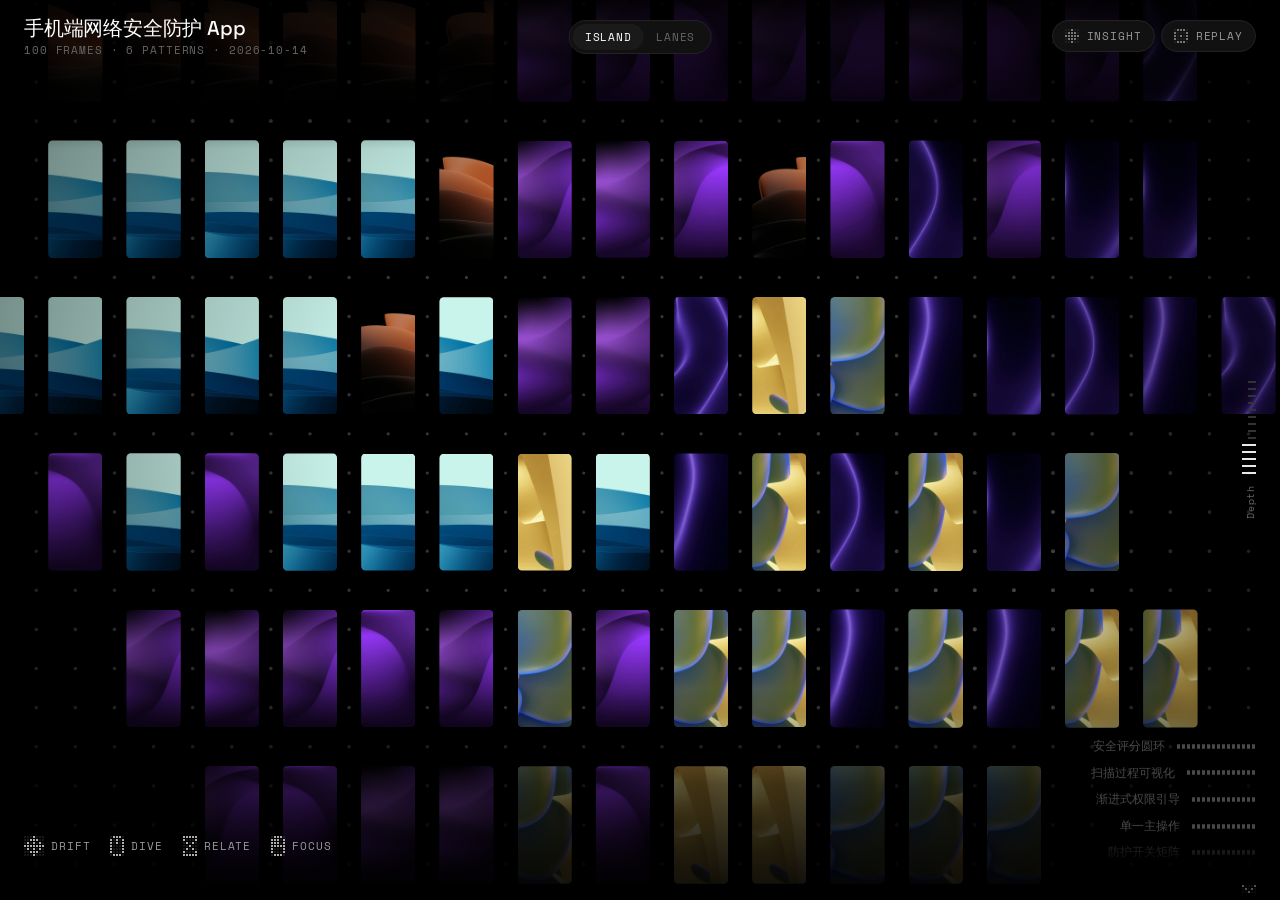
==== mobbin-research/examples/research-web-demo/index.html @ 7bb0e1a0 "Step to the previous or next frame while focused Reading the sea frame by frame meant leaving focus " ====
<!doctype html>
<html lang="zh-CN">
<head>
<meta charset="utf-8">
<meta name="viewport" content="width=device-width, initial-scale=1">
<meta name="theme-color" content="#000000">
<title>Research Sea</title>
<link rel="preconnect" href="https://fonts.googleapis.com">
<link rel="preconnect" href="https://fonts.gstatic.com" crossorigin>
<link href="https://fonts.googleapis.com/css2?family=Doto:wght@400;700&family=Space+Grotesk:wght@400;500&family=Space+Mono:wght@400;700&display=swap" rel="stylesheet">
<link rel="stylesheet" href="viewer/viewer.css?v=25d16124">
</head>
<body>
<canvas id="sea"></canvas>
<div id="marquee"></div>

<div id="boot" aria-live="polite"></div>
<header id="masthead" class="chrome">
  <h1 class="title"></h1>
  <div class="meta dim" id="mast-sub"></div>
  <div class="meta" id="mast-now"></div>
</header>
<nav id="tools" class="chrome">
  <button class="tool" id="t-insight" aria-pressed="false" title="洞察（I）"><span class="glyph" data-g="insight"></span>Insight</button>
  <button class="tool" id="t-replay" title="重播入场"><span class="glyph" data-g="replay"></span>Replay</button>
</nav>
<div id="hud" class="chrome">
  <div class="meta" id="hud-meta"></div>
  <div class="line" id="hud-line"></div>
</div>
<div id="index-box" class="chrome"><div id="index" class="clip"></div><button id="index-more" aria-label="向下滚动模式列表"></button></div>
<div id="gauge" class="chrome shift" aria-hidden="true"></div>
<div id="filterbar" class="chrome" role="status"><span id="filter-title"></span><button id="filter-close" aria-label="退出筛选"></button></div>
<div id="switch" class="chrome" role="group" aria-label="视图对比">
  <div class="seg" data-key="layout"><button data-v="island">Island</button><button data-v="lanes">Lanes</button></div>
</div>

<div id="focus-nav"><button id="nav-prev" aria-label="上一张（←）"></button><button id="nav-next" aria-label="下一张（→）"></button></div>
<aside id="panel"><div id="panel-body"></div></aside>
<div id="tip" role="tooltip"></div>

<!-- 调研数据由 scripts/build_web.py 生成；查看器各层按依赖顺序加载，见仓库根目录 ARCHITECTURE.md -->
<script src="research.js?v=1b047668"></script>
<script src="viewer/util.js?v=25d16124"></script>
<script src="viewer/config.js?v=25d16124"></script>
<script src="viewer/glyph.js?v=25d16124"></script>
<script src="viewer/domain.js?v=25d16124"></script>
<script src="viewer/layout.js?v=25d16124"></script>
<script src="viewer/camera.js?v=25d16124"></script>
<script src="viewer/stage.js?v=25d16124"></script>
<script src="viewer/render.js?v=25d16124"></script>
<script src="viewer/cards.js?v=25d16124"></script>
<script src="viewer/interaction.js?v=25d16124"></script>
<script src="viewer/ui.js?v=25d16124"></script>
<script src="viewer/boot.js?v=25d16124"></script>
<script src="viewer/live.js?v=25d16124"></script>
<script src="viewer/main.js?v=25d16124"></script>
</body>
</html>
---- mobbin-research/examples/research-web-demo/viewer/viewer.css ----
:root {
  --black: #000; --surface: #111; --surface-raised: #1a1a1a;
  --border: #222; --border-visible: #333;
  --text-disabled: #666; --text-secondary: #999; --text-primary: #e8e8e8; --text-display: #fff;
  --accent-red: #d71921; --utility-orange: #f26522;
  --font-human: "Space Grotesk", "PingFang SC", system-ui, sans-serif;
  --font-machine: "Space Mono", "PingFang SC", ui-monospace, monospace;
  --font-dot: "Doto", "Space Mono", monospace;
  --ease: cubic-bezier(.4, 0, .2, 1);
  --ease-back: cubic-bezier(.34, 1.56, .64, 1);
  --ease-drawer: cubic-bezier(.32, .72, 0, 1);
  --s-1: 4px; --s-2: 8px; --s-3: 12px; --s-4: 16px; --s-5: 20px; --s-6: 24px;
  --r-card: 16px; --r-thumb: 8px;
  --panel-w: 400px;
}
* { box-sizing: border-box; margin: 0; padding: 0; }
html, body { height: 100%; overflow: hidden; background: var(--black); color: var(--text-primary); font: 400 14px/1.55 var(--font-human); -webkit-font-smoothing: antialiased; }
button { font: inherit; color: inherit; background: none; border: 0; cursor: pointer; }
img { display: block; }

#sea { position: fixed; inset: 0; width: 100%; height: 100%; cursor: grab; touch-action: none; }
#sea.panning { cursor: grabbing; }

.meta { font: 400 11px/1.5 var(--font-machine); letter-spacing: .08em; text-transform: uppercase; color: var(--text-secondary); }
.dim { color: var(--text-disabled); }
.title { font: 500 20px/1.2 var(--font-human); letter-spacing: -.01em; color: var(--text-display); }

/* 点阵字形：图标由 5×5 点构成 */
.glyph { display: inline-grid; grid-auto-rows: 2px; gap: 1px; flex: none; }
.glyph i { border-radius: 50%; background: currentColor; opacity: .14; transition: opacity .14s var(--ease); }
.glyph i.on { opacity: 1; }

.chrome { position: fixed; z-index: 10; transition: transform .42s var(--ease-back), opacity .3s var(--ease); }
body.panel-open .shift { transform: translateX(calc(-1 * var(--panel-w) - var(--s-4))); }
#masthead { left: var(--s-6); top: var(--s-4); pointer-events: none; max-width: min(480px, 32vw); }
#masthead .title, #masthead .meta { white-space: nowrap; overflow: hidden; text-overflow: ellipsis; }
#masthead .title + .meta { margin-top: 2px; }
/* Agent 此刻在做什么：只在 Loop 进行中出现 */
#mast-now { margin-top: 12px; display: flex; align-items: center; gap: 8px; color: var(--text-secondary); white-space: nowrap; overflow: hidden; }
#mast-now:empty { display: none; }
#mast-now .gaze { flex: none; width: 5px; height: 5px; border-radius: 50%; background: var(--utility-orange); animation: pulse 1.6s var(--ease) infinite; }
#mast-now .say { overflow: hidden; text-overflow: ellipsis; text-transform: none; letter-spacing: 0; font-family: var(--font-human); font-size: 12px; color: var(--text-primary); }
#mast-now .more { flex: none; color: var(--utility-orange); }
#tools { right: var(--s-6); top: var(--s-5); display: flex; gap: 6px; transition: transform .56s var(--ease-drawer), opacity .3s var(--ease); }
.tool { height: 32px; padding: 0 12px; display: inline-flex; align-items: center; gap: 8px; border: 1px solid var(--border); border-radius: 999px; background: var(--surface); font: 400 11px/1 var(--font-machine); letter-spacing: .08em; text-transform: uppercase; color: var(--text-secondary); transition: border-color .2s ease-out, color .2s ease-out, transform .16s var(--ease); }
.tool:active { transform: scale(.96); }
.tool[aria-pressed="true"] { color: var(--text-display); border-color: var(--border-visible); }
@media (hover: hover) and (pointer: fine) { .tool:hover { color: var(--text-primary); border-color: var(--border-visible); } }

body.panel-open #masthead { opacity: 0; transform: translateY(-6px); }
body.focused #hud { opacity: 0; transform: translateY(6px); }
#hud { left: var(--s-6); bottom: var(--s-5); max-width: min(560px, 60vw); pointer-events: none; }
#hud .meta { display: flex; align-items: center; gap: 10px; white-space: nowrap; }
#hud .key { display: inline-flex; align-items: center; gap: 7px; margin-right: 10px; color: var(--text-secondary); }
#hud .key .glyph { color: var(--text-primary); }
#hud .line { margin-top: 4px; font: 400 14px/1.4 var(--font-human); color: var(--text-primary); min-height: 20px; white-space: nowrap; overflow: hidden; text-overflow: ellipsis; }
.segs { display: inline-flex; gap: 2px; }
.segs i { width: 6px; height: 10px; background: #242424; }
.segs i.on { background: var(--text-primary); }

#index-box { right: var(--s-6); bottom: var(--s-5); display: grid; justify-items: end; opacity: .72; transition: opacity .3s var(--ease), transform .42s var(--ease-back); }
#index-box:hover { opacity: 1; }
#index { --clip: 132px; display: grid; gap: 2px; justify-items: end; padding-right: 1px; }
.idx .name { max-width: 150px; overflow: hidden; text-overflow: ellipsis; white-space: nowrap; }
#index-more { height: 14px; padding-top: 6px; color: var(--text-secondary); opacity: 0; transition: opacity .2s ease-out, transform .2s var(--ease); pointer-events: none; }
#index-more.on { opacity: 1; pointer-events: auto; animation: nudge 1.8s var(--ease) infinite; }
#index-more:hover { color: var(--text-primary); }
@keyframes nudge { 0%, 100% { transform: translateY(0); } 50% { transform: translateY(2px); } }
body.panel-open #index-box { opacity: 0; pointer-events: none; transform: translateX(12px); }
.idx { display: grid; grid-template-columns: auto auto; align-items: center; justify-content: end; gap: 12px; padding: 3px 0; font-size: 12px; color: var(--text-disabled); transition: color .2s ease-out; }
.idx .segs i { width: 3px; height: 9px; transform: scaleY(.5); transition: transform .3s var(--ease-back), background-color .2s ease-out; }
.idx .segs i.on { background: var(--text-disabled); }
.idx:hover, .idx.is-on { color: var(--text-primary); }
.idx:hover .segs i, .idx.is-on .segs i { transform: none; }
.idx:hover .segs i.on, .idx.is-on .segs i.on { background: var(--text-primary); }

#gauge { right: var(--s-6); top: 50%; display: grid; gap: 5px; justify-items: end; transform: translateY(-50%); }
body.panel-open #gauge { transform: translate(calc(-1 * var(--panel-w) - var(--s-4)), -50%); }
#gauge i { width: 8px; height: 2px; background: var(--border-visible); transition: background-color .2s ease-out, width .3s var(--ease-back); }
#gauge i.on { background: var(--text-primary); width: 14px; }
#gauge span { margin-top: 6px; font: 400 10px/1 var(--font-machine); letter-spacing: .08em; color: var(--text-disabled); writing-mode: vertical-rl; transform: rotate(180deg); }
#switch { left: 50%; top: var(--s-5); transform: translateX(-50%); display: flex; gap: 8px; }
body.panel-open #switch { opacity: 0; pointer-events: none; }
/* 筛选：布局开关的位置换成筛选标题与 Close；面板打开时居中在剩余的画面里 */
#filterbar { left: 50%; top: var(--s-5); transform: translateX(-50%); display: none; align-items: center; gap: var(--s-3); height: 34px; padding: 0 3px 0 var(--s-4); border: 1px solid var(--border-visible); border-radius: 999px; background: var(--surface); }
body.filtered #filterbar { display: flex; }
body.filtered #switch { display: none; }
body.panel-open #filterbar { left: calc((100% - var(--panel-w) - var(--s-4)) / 2); }
#filter-title { max-width: 360px; overflow: hidden; text-overflow: ellipsis; white-space: nowrap; font: 400 11px/1 var(--font-machine); letter-spacing: .08em; text-transform: uppercase; color: var(--text-display); }
#filter-close { display: inline-grid; place-items: center; width: 26px; height: 26px; border-radius: 50%; background: var(--surface-raised); color: var(--text-secondary); transition: color .2s ease-out; }
#filter-close:hover { color: var(--text-primary); }
#hud .line .filter-note { display: -webkit-box; -webkit-line-clamp: 2; -webkit-box-orient: vertical; white-space: normal; font-size: 12px; line-height: 1.5; color: var(--text-disabled); }
/* 聚焦时的上一张 / 下一张：跟在聚焦图片正下方 */
#focus-nav { position: fixed; z-index: 12; left: 0; top: 0; display: flex; gap: var(--s-4); opacity: 0; pointer-events: none; transition: opacity .25s var(--ease); }
#focus-nav.on { opacity: 1; pointer-events: auto; }
#focus-nav button { display: grid; place-items: center; width: 40px; height: 40px; border: 1px solid var(--border-visible); border-radius: 50%; background: var(--surface); color: var(--text-primary); transition: color .2s ease-out, border-color .2s ease-out, opacity .2s ease-out, transform .16s var(--ease); }
#focus-nav button:hover { color: var(--text-display); border-color: var(--text-disabled); }
#focus-nav button:active { transform: scale(.94); }
#focus-nav button:disabled { opacity: .3; pointer-events: none; }
#focus-nav .glyph i:not(.on), #filter-close .glyph i:not(.on) { opacity: 0; }   /* 小按钮里只留箭头本身，暗点会糊成一团 */
/* 卡片标题右侧的图标按钮（如 Picks 的筛选） */
.icon-btn { display: inline-grid; place-items: center; width: 26px; height: 26px; margin: -6px -4px -6px 0; border: 1px solid var(--border); border-radius: 50%; color: var(--text-secondary); transition: color .2s ease-out, border-color .2s ease-out; }
.icon-btn:hover, .icon-btn[aria-pressed="true"] { color: var(--text-display); border-color: var(--border-visible); }
button.list-item.is-on .body-text { color: var(--text-display); }
button.list-item.is-on { box-shadow: inset 2px 0 0 var(--text-display); padding-left: var(--s-3); }
.seg { display: flex; padding: 3px; border: 1px solid var(--border); border-radius: 999px; background: var(--surface); }
.seg button { height: 26px; padding: 0 12px; border-radius: 999px; font: 400 11px/1 var(--font-machine); letter-spacing: .08em; text-transform: uppercase; color: var(--text-disabled); transition: color .2s ease-out, background-color .2s ease-out; }
.seg button:hover { color: var(--text-primary); }
.seg button[aria-pressed="true"] { color: var(--text-display); background: var(--surface-raised); }
#marquee { position: fixed; z-index: 5; display: none; pointer-events: none; border: 1px dashed rgb(232 232 232 / .5); background: rgb(255 255 255 / .03); }

/* 面板：一列 bento 卡片 */
#panel { position: fixed; z-index: 20; top: var(--s-4); right: var(--s-4); bottom: var(--s-4); width: var(--panel-w); overflow-y: auto; overscroll-behavior: contain; scrollbar-width: none; display: none; }
#panel::-webkit-scrollbar { display: none; }
#panel-body { display: grid; gap: 10px; padding-bottom: var(--s-4); }
.card { position: relative; overflow: hidden; background: var(--surface); border: 1px solid var(--border); border-radius: var(--r-card); padding: var(--s-5); transition: border-color .2s ease-out; }
.card:hover { border-color: var(--border-visible); }
.card > .meta:first-of-type, .card > .row:first-of-type { margin-bottom: var(--s-3); }
.shine { position: absolute; top: -30%; bottom: -30%; left: -140px; width: 110px; pointer-events: none; z-index: 2; opacity: 0; transform: skewX(-14deg); background: linear-gradient(100deg, transparent, rgb(255 255 255 / .04) 35%, rgb(255 255 255 / .10) 50%, rgb(255 255 255 / .04) 65%, transparent); }
.shine.play { animation: shimmer 1.05s var(--ease) forwards; }
@keyframes shimmer { 0% { left: -140px; opacity: 1; } 100% { left: 110%; opacity: 0; } }
.row { display: flex; justify-content: space-between; align-items: baseline; gap: var(--s-3); }
.led { display: inline-block; width: 7px; height: 7px; border-radius: 50%; background: var(--accent-red); animation: pulse 1.6s var(--ease) infinite; margin-right: 8px; }
@keyframes pulse { 0%, 100% { opacity: 1; } 50% { opacity: .18; } }
#panel-close { display: inline-flex; align-items: center; gap: 6px; color: var(--text-disabled); transition: color .2s ease-out; }
#panel-close:hover { color: var(--text-primary); }

.body-text { font: 400 15px/1.6 var(--font-human); color: var(--text-primary); }
.sub-text { font-size: 13px; color: var(--text-secondary); }
.stats { display: grid; grid-template-columns: 1fr 1fr; gap: 10px; }
.stats .card { padding: var(--s-4) var(--s-5); }
.dot-num { font: 400 52px/1 var(--font-dot); color: var(--text-display); font-variant-numeric: tabular-nums; margin-top: 10px; }
.big-segs { display: flex; gap: 3px; height: 14px; margin-top: 4px; }
.ttl { display: inline-flex; align-items: center; gap: 8px; }
.rel-n { font: 400 22px/1 var(--font-dot); color: var(--text-display); letter-spacing: 0; }
/* 说明图标：细描边圆里一个机器字体的 i */
.info { display: inline-grid; place-items: center; width: 14px; height: 14px; margin: -2px 0; border: 1px solid var(--border-visible); border-radius: 50%; font: 700 9px/1 var(--font-machine); letter-spacing: 0; text-transform: none; color: var(--text-disabled); cursor: help; transition: color .16s ease-out, border-color .16s ease-out; }
.info:hover, .info:focus-visible { color: var(--text-display); border-color: var(--text-secondary); outline: none; }
#tip { position: fixed; z-index: 40; max-width: 260px; padding: 10px 12px; border: 1px solid var(--border-visible); border-radius: 10px; background: var(--surface-raised); color: var(--text-primary); font: 400 12.5px/1.6 var(--font-human); pointer-events: none; opacity: 0; transform: translateY(-4px); transition: opacity .14s var(--ease), transform .2s var(--ease); }
#tip.on { opacity: 1; transform: none; }
#tip .tip-lead { color: var(--text-display); font-weight: 500; }
#tip dl { display: grid; grid-template-columns: auto 1fr; gap: 3px 10px; margin-top: 8px; }
#tip dt { font: 700 9.5px/1.9 var(--font-machine); letter-spacing: .1em; color: var(--text-secondary); }
#tip dd { margin: 0; color: var(--text-primary); }
#tip ul { margin-top: 6px; padding-left: 14px; }
#tip li { color: var(--text-primary); }
#tip li::marker { color: var(--text-disabled); }
#tip li + li { margin-top: 2px; }
#tip .tip-foot { margin-top: 8px; padding-top: 8px; border-top: 1px solid var(--border-visible); color: var(--text-secondary); }
.big-segs i { flex: 1; background: #242424; transform: scale(.3); opacity: 0; animation: seg-in .3s var(--ease-back) forwards; }
.big-segs i:nth-child(2) { animation-delay: 40ms; } .big-segs i:nth-child(3) { animation-delay: 80ms; } .big-segs i:nth-child(4) { animation-delay: 120ms; }
.big-segs i.on { background: var(--text-primary); }
@keyframes seg-in { to { transform: scale(1); opacity: 1; } }
.chips { display: flex; flex-wrap: wrap; gap: 6px; margin-top: var(--s-3); }
.chip { height: 26px; padding: 0 10px; border: 1px solid var(--border-visible); border-radius: 999px; font-size: 12px; color: var(--text-secondary); transition: color .2s ease-out, border-color .2s ease-out, transform .16s var(--ease); }
.chip:hover { color: var(--text-primary); border-color: var(--text-disabled); }
.chip:active { transform: scale(.96); }
.note { margin-top: var(--s-4); padding-top: var(--s-4); border-top: 1px solid var(--border); }
.note p, .note .rich { margin-top: 6px; font-size: 13px; color: var(--text-secondary); }
.rich { list-style: none; display: grid; gap: 4px; }
.rich li { position: relative; padding-left: 14px; }
.rich li::before { content: ""; position: absolute; left: 2px; top: .7em; width: 3px; height: 3px; border-radius: 50%; background: var(--text-disabled); }
.rich b { font-weight: 500; color: var(--text-primary); margin-right: 6px; }
.trail { list-style: none; display: grid; gap: 2px; }
.trail li { display: grid; grid-template-columns: 24px 26px 1fr; gap: 10px; align-items: center; padding: 6px 0; cursor: pointer; }
.trail li .n { font: 400 11px/1 var(--font-machine); color: var(--text-disabled); letter-spacing: .08em; }
.trail li img { width: 26px; height: 56px; object-fit: cover; border-radius: 4px; border: 1px solid var(--border-visible); }
.trail li b { display: block; font-weight: 500; font-size: 13px; color: var(--text-primary); }
.trail li span { display: block; font-size: 12px; color: var(--text-secondary); }
.trail li em { display: block; font-style: normal; font-size: 11px; color: var(--text-disabled); }
.trail li em .by { display: inline; margin-right: 6px; font: 400 10px/1 var(--font-machine); letter-spacing: .08em; text-transform: uppercase; color: var(--text-primary); }
.trail li.self b, .trail li.self .n { color: var(--text-display); }
@media (hover: hover) and (pointer: fine) { .trail li:hover b { text-decoration: underline; text-decoration-color: var(--text-disabled); text-underline-offset: 3px; } }
.thumbs { display: grid; grid-template-columns: repeat(4, 1fr); gap: 8px; }
.thumb { position: relative; display: block; aspect-ratio: 1179 / 2556; border-radius: var(--r-thumb); overflow: hidden; border: 1px solid var(--border); background: var(--surface-raised); transition: border-color .2s ease-out, transform .25s var(--ease-back); }
.thumb img { width: 100%; height: 100%; object-fit: cover; }
.thumb .tag { position: absolute; left: 0; right: 0; bottom: 0; padding: 14px 6px 5px; font: 700 9px/1 var(--font-machine); letter-spacing: .12em; color: var(--text-primary); background: linear-gradient(transparent, rgb(0 0 0 / .8)); text-align: left; }
.thumb:hover { border-color: var(--text-disabled); transform: translateY(-2px); }
.thumb:active { transform: scale(.97); }
.echo { margin-top: var(--s-3); font-size: 13px; color: var(--text-secondary); }
.echo b { font: 700 9px/1 var(--font-machine); letter-spacing: .12em; color: var(--text-primary); margin-right: 8px; }
.list-item { display: block; width: 100%; text-align: left; padding: var(--s-3) 0; border-top: 1px solid var(--border); }
.card > .meta + .list-item, .card > .row + .list-item { border-top: 0; padding-top: 0; }
.list-item .meta { margin-top: 6px; }
@media (hover: hover) and (pointer: fine) { button.list-item:hover .body-text { color: var(--text-display); } }
.qs { list-style: none; counter-reset: q; display: grid; gap: 6px; margin-top: var(--s-3); }
.qs li { counter-increment: q; display: grid; grid-template-columns: 24px 1fr; font-size: 13px; color: var(--text-secondary); }
.qs li::before { content: counter(q, decimal-leading-zero); font: 400 11px/1.8 var(--font-machine); color: var(--text-disabled); }
.bars { display: grid; gap: 10px; }
.bar { display: grid; grid-template-columns: 1fr auto; gap: 6px 10px; font-size: 12px; color: var(--text-secondary); }
.bar .segs { grid-column: 1 / -1; display: flex; }
.bar .segs i { flex: 1; height: 8px; }
.bar em { font: 400 11px/1.5 var(--font-machine); font-style: normal; color: var(--text-disabled); }
.clip { max-height: var(--clip, 200px); overflow-y: auto; overscroll-behavior: contain; scrollbar-width: none; }
.clip::-webkit-scrollbar { display: none; }
.clip.fade-b { -webkit-mask-image: linear-gradient(to bottom, #000 calc(100% - 40px), transparent); mask-image: linear-gradient(to bottom, #000 calc(100% - 40px), transparent); }
.clip.fade-t { -webkit-mask-image: linear-gradient(to bottom, transparent, #000 32px); mask-image: linear-gradient(to bottom, transparent, #000 32px); }
.clip.fade-t.fade-b { -webkit-mask-image: linear-gradient(to bottom, transparent, #000 32px, #000 calc(100% - 40px), transparent); mask-image: linear-gradient(to bottom, transparent, #000 32px, #000 calc(100% - 40px), transparent); }
/* 卡片内滚动条：点阵滑块，和字形、分段条同一语言；只在滚动时出现 */
.sbar { position: absolute; right: 6px; width: 2px; pointer-events: none; opacity: 0; transition: opacity .4s var(--ease); }
.sbar.on { opacity: 1; transition-duration: .12s; }
.sbar i { display: block; width: 2px; border-radius: 1px; background: radial-gradient(circle, var(--text-secondary) .9px, transparent 1.1px) 0 0 / 2px 4px repeat-y; }
.card .title { display: -webkit-box; -webkit-line-clamp: 2; -webkit-box-orient: vertical; overflow: hidden; }
.source { display: flex; justify-content: space-between; align-items: center; text-decoration: none; color: var(--text-secondary); }
.source:hover { color: var(--text-primary); }
.source .meta { color: inherit; }

/* 任务书开场：终端式逐字打出，机器标签 + 人话 */
#boot { position: fixed; inset: 0; z-index: 15; display: none; place-items: center; padding: var(--s-6); pointer-events: none; }
#boot.on { display: grid; }
#boot .term { width: min(600px, 100%); font: 400 11px/1.5 var(--font-machine); letter-spacing: .08em; text-transform: uppercase; color: var(--text-secondary); }
#boot .sys { color: var(--text-disabled); }
#boot .boot-title { margin: var(--s-2) 0 var(--s-6); font: 500 28px/1.2 var(--font-human); letter-spacing: -.01em; text-transform: none; color: var(--text-display); }
#boot .boot-title span { display: inline-block; transform-origin: 0 0; }
#boot .kv { display: grid; grid-template-columns: 96px 1fr; gap: var(--s-3); padding: 5px 0; }
#boot .kv .v { font: 400 13px/1.6 var(--font-human); letter-spacing: 0; text-transform: none; color: var(--text-primary); }
#boot .wait { margin-top: var(--s-6); }
#boot .cursor { display: inline-block; width: 7px; height: 13px; margin-left: 3px; vertical-align: -2px; background: var(--text-display); animation: blink 1.06s steps(1) infinite; }
@keyframes blink { 50% { opacity: 0; } }
body.booting .chrome, body.booting #index-box { opacity: 0; pointer-events: none; }
/* 标题飞行途中，左上角的标题先不出现，落地时直接交接 */
body.landing #masthead .title { opacity: 0; transition: none; }

@media (prefers-reduced-motion: reduce) {
  .shine.play, .led, .big-segs i, #mast-now .gaze { animation: none; }
  .big-segs i { transform: none; opacity: 1; }
}
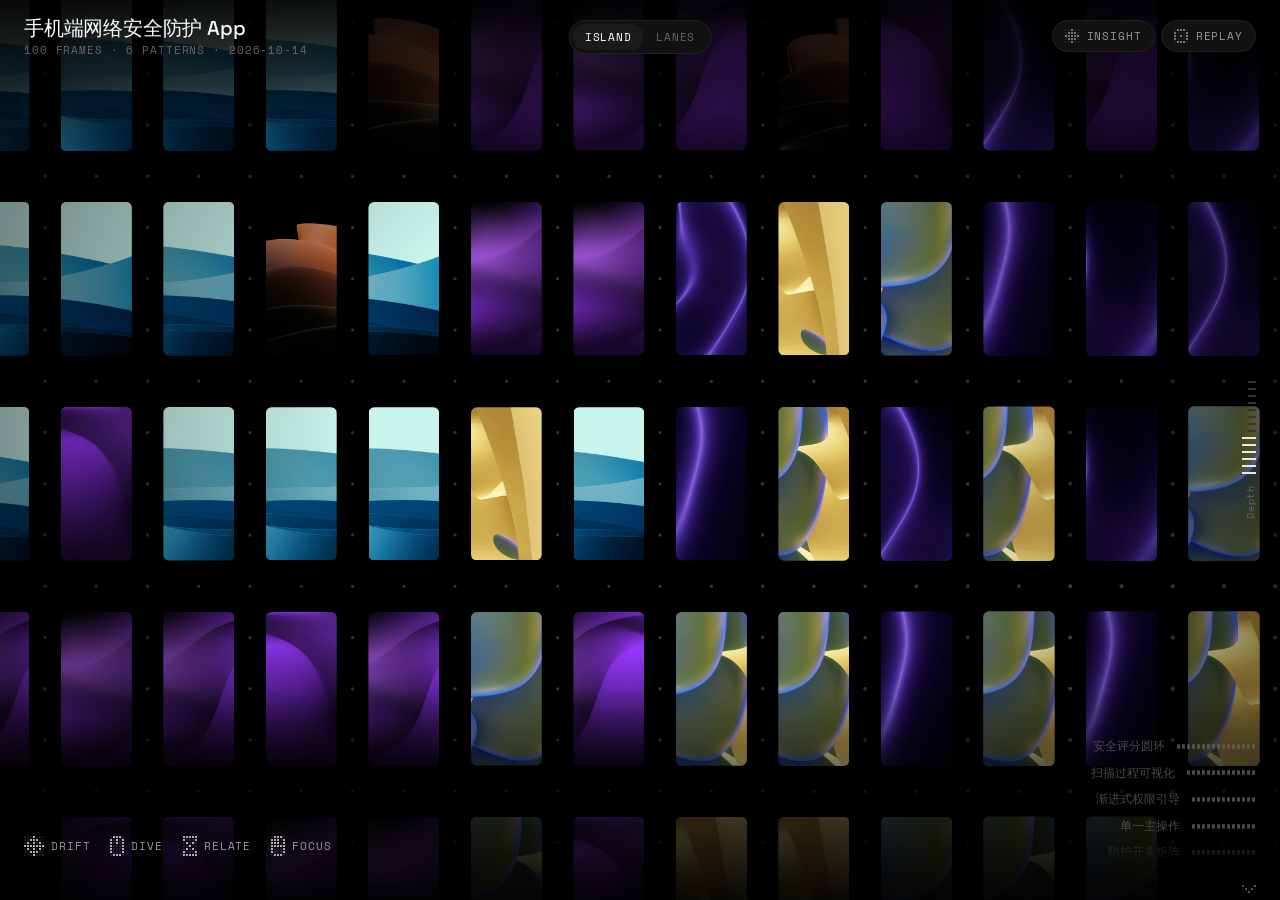
==== commit 493be628: "Lower the focus arrows and let a right-click copy or save the frame The arrows sat too close to the " ====
--- a/mobbin-research/examples/research-web-demo/index.html
+++ b/mobbin-research/examples/research-web-demo/index.html
@@ -8,7 +8,7 @@
 <link rel="preconnect" href="https://fonts.googleapis.com">
 <link rel="preconnect" href="https://fonts.gstatic.com" crossorigin>
 <link href="https://fonts.googleapis.com/css2?family=Doto:wght@400;700&family=Space+Grotesk:wght@400;500&family=Space+Mono:wght@400;700&display=swap" rel="stylesheet">
-<link rel="stylesheet" href="viewer/viewer.css?v=25d16124">
+<link rel="stylesheet" href="viewer/viewer.css?v=596d842f">
 </head>
 <body>
 <canvas id="sea"></canvas>
@@ -35,25 +35,26 @@
   <div class="seg" data-key="layout"><button data-v="island">Island</button><button data-v="lanes">Lanes</button></div>
 </div>
 
+<img id="focus-img" alt="" draggable="false">
 <div id="focus-nav"><button id="nav-prev" aria-label="上一张（←）"></button><button id="nav-next" aria-label="下一张（→）"></button></div>
 <aside id="panel"><div id="panel-body"></div></aside>
 <div id="tip" role="tooltip"></div>
 
 <!-- 调研数据由 scripts/build_web.py 生成；查看器各层按依赖顺序加载，见仓库根目录 ARCHITECTURE.md -->
 <script src="research.js?v=1b047668"></script>
-<script src="viewer/util.js?v=25d16124"></script>
-<script src="viewer/config.js?v=25d16124"></script>
-<script src="viewer/glyph.js?v=25d16124"></script>
-<script src="viewer/domain.js?v=25d16124"></script>
-<script src="viewer/layout.js?v=25d16124"></script>
-<script src="viewer/camera.js?v=25d16124"></script>
-<script src="viewer/stage.js?v=25d16124"></script>
-<script src="viewer/render.js?v=25d16124"></script>
-<script src="viewer/cards.js?v=25d16124"></script>
-<script src="viewer/interaction.js?v=25d16124"></script>
-<script src="viewer/ui.js?v=25d16124"></script>
-<script src="viewer/boot.js?v=25d16124"></script>
-<script src="viewer/live.js?v=25d16124"></script>
-<script src="viewer/main.js?v=25d16124"></script>
+<script src="viewer/util.js?v=596d842f"></script>
+<script src="viewer/config.js?v=596d842f"></script>
+<script src="viewer/glyph.js?v=596d842f"></script>
+<script src="viewer/domain.js?v=596d842f"></script>
+<script src="viewer/layout.js?v=596d842f"></script>
+<script src="viewer/camera.js?v=596d842f"></script>
+<script src="viewer/stage.js?v=596d842f"></script>
+<script src="viewer/render.js?v=596d842f"></script>
+<script src="viewer/cards.js?v=596d842f"></script>
+<script src="viewer/interaction.js?v=596d842f"></script>
+<script src="viewer/ui.js?v=596d842f"></script>
+<script src="viewer/boot.js?v=596d842f"></script>
+<script src="viewer/live.js?v=596d842f"></script>
+<script src="viewer/main.js?v=596d842f"></script>
 </body>
 </html>
--- a/mobbin-research/examples/research-web-demo/viewer/viewer.css
+++ b/mobbin-research/examples/research-web-demo/viewer/viewer.css
@@ -90,6 +90,9 @@
 #filter-close { display: inline-grid; place-items: center; width: 26px; height: 26px; border-radius: 50%; background: var(--surface-raised); color: var(--text-secondary); transition: color .2s ease-out; }
 #filter-close:hover { color: var(--text-primary); }
 #hud .line .filter-note { display: -webkit-box; -webkit-line-clamp: 2; -webkit-box-orient: vertical; white-space: normal; font-size: 12px; line-height: 1.5; color: var(--text-disabled); }
+/* 聚焦图片上的透明原图：只在右键时接住光标，让浏览器给出"拷贝图像 / 存储图像" */
+#focus-img { position: fixed; z-index: 11; opacity: 0; pointer-events: none; object-fit: fill; }
+#focus-img.grab { pointer-events: auto; }
 /* 聚焦时的上一张 / 下一张：跟在聚焦图片正下方 */
 #focus-nav { position: fixed; z-index: 12; left: 0; top: 0; display: flex; gap: var(--s-4); opacity: 0; pointer-events: none; transition: opacity .25s var(--ease); }
 #focus-nav.on { opacity: 1; pointer-events: auto; }
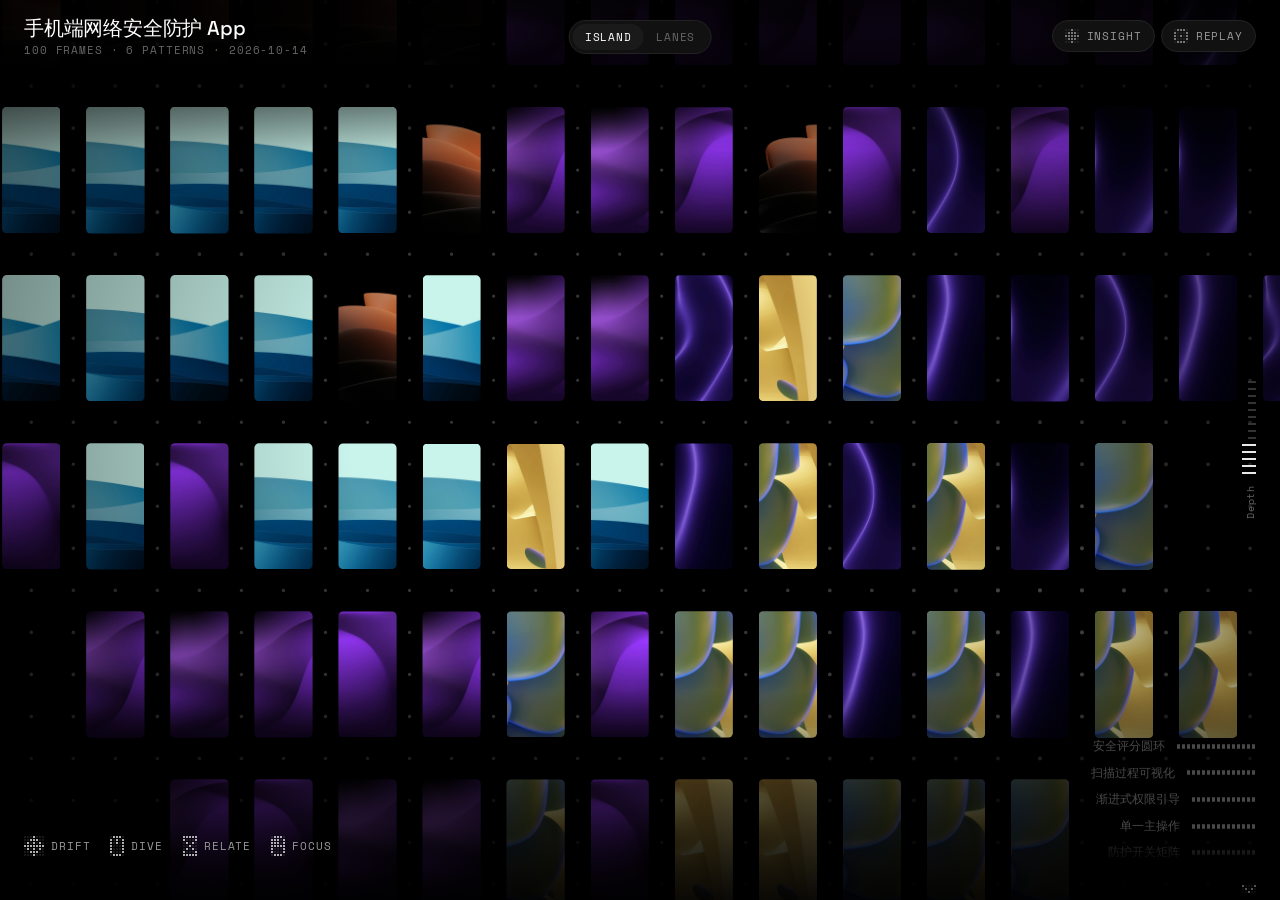
==== commit c9855983: "Keep the focus overlay free when the camera is still Measured with Chrome metrics: while focused and" ====
--- a/mobbin-research/examples/research-web-demo/index.html
+++ b/mobbin-research/examples/research-web-demo/index.html
@@ -8,7 +8,7 @@
 <link rel="preconnect" href="https://fonts.googleapis.com">
 <link rel="preconnect" href="https://fonts.gstatic.com" crossorigin>
 <link href="https://fonts.googleapis.com/css2?family=Doto:wght@400;700&family=Space+Grotesk:wght@400;500&family=Space+Mono:wght@400;700&display=swap" rel="stylesheet">
-<link rel="stylesheet" href="viewer/viewer.css?v=596d842f">
+<link rel="stylesheet" href="viewer/viewer.css?v=ee8aa376">
 </head>
 <body>
 <canvas id="sea"></canvas>
@@ -42,19 +42,19 @@
 
 <!-- 调研数据由 scripts/build_web.py 生成；查看器各层按依赖顺序加载，见仓库根目录 ARCHITECTURE.md -->
 <script src="research.js?v=1b047668"></script>
-<script src="viewer/util.js?v=596d842f"></script>
-<script src="viewer/config.js?v=596d842f"></script>
-<script src="viewer/glyph.js?v=596d842f"></script>
-<script src="viewer/domain.js?v=596d842f"></script>
-<script src="viewer/layout.js?v=596d842f"></script>
-<script src="viewer/camera.js?v=596d842f"></script>
-<script src="viewer/stage.js?v=596d842f"></script>
-<script src="viewer/render.js?v=596d842f"></script>
-<script src="viewer/cards.js?v=596d842f"></script>
-<script src="viewer/interaction.js?v=596d842f"></script>
-<script src="viewer/ui.js?v=596d842f"></script>
-<script src="viewer/boot.js?v=596d842f"></script>
-<script src="viewer/live.js?v=596d842f"></script>
-<script src="viewer/main.js?v=596d842f"></script>
+<script src="viewer/util.js?v=ee8aa376"></script>
+<script src="viewer/config.js?v=ee8aa376"></script>
+<script src="viewer/glyph.js?v=ee8aa376"></script>
+<script src="viewer/domain.js?v=ee8aa376"></script>
+<script src="viewer/layout.js?v=ee8aa376"></script>
+<script src="viewer/camera.js?v=ee8aa376"></script>
+<script src="viewer/stage.js?v=ee8aa376"></script>
+<script src="viewer/render.js?v=ee8aa376"></script>
+<script src="viewer/cards.js?v=ee8aa376"></script>
+<script src="viewer/interaction.js?v=ee8aa376"></script>
+<script src="viewer/ui.js?v=ee8aa376"></script>
+<script src="viewer/boot.js?v=ee8aa376"></script>
+<script src="viewer/live.js?v=ee8aa376"></script>
+<script src="viewer/main.js?v=ee8aa376"></script>
 </body>
 </html>
--- a/mobbin-research/examples/research-web-demo/viewer/viewer.css
+++ b/mobbin-research/examples/research-web-demo/viewer/viewer.css
@@ -91,7 +91,7 @@
 #filter-close:hover { color: var(--text-primary); }
 #hud .line .filter-note { display: -webkit-box; -webkit-line-clamp: 2; -webkit-box-orient: vertical; white-space: normal; font-size: 12px; line-height: 1.5; color: var(--text-disabled); }
 /* 聚焦图片上的透明原图：只在右键时接住光标，让浏览器给出"拷贝图像 / 存储图像" */
-#focus-img { position: fixed; z-index: 11; opacity: 0; pointer-events: none; object-fit: fill; }
+#focus-img { position: fixed; z-index: 11; left: 0; top: 0; opacity: 0; pointer-events: none; object-fit: fill; }
 #focus-img.grab { pointer-events: auto; }
 /* 聚焦时的上一张 / 下一张：跟在聚焦图片正下方 */
 #focus-nav { position: fixed; z-index: 12; left: 0; top: 0; display: flex; gap: var(--s-4); opacity: 0; pointer-events: none; transition: opacity .25s var(--ease); }
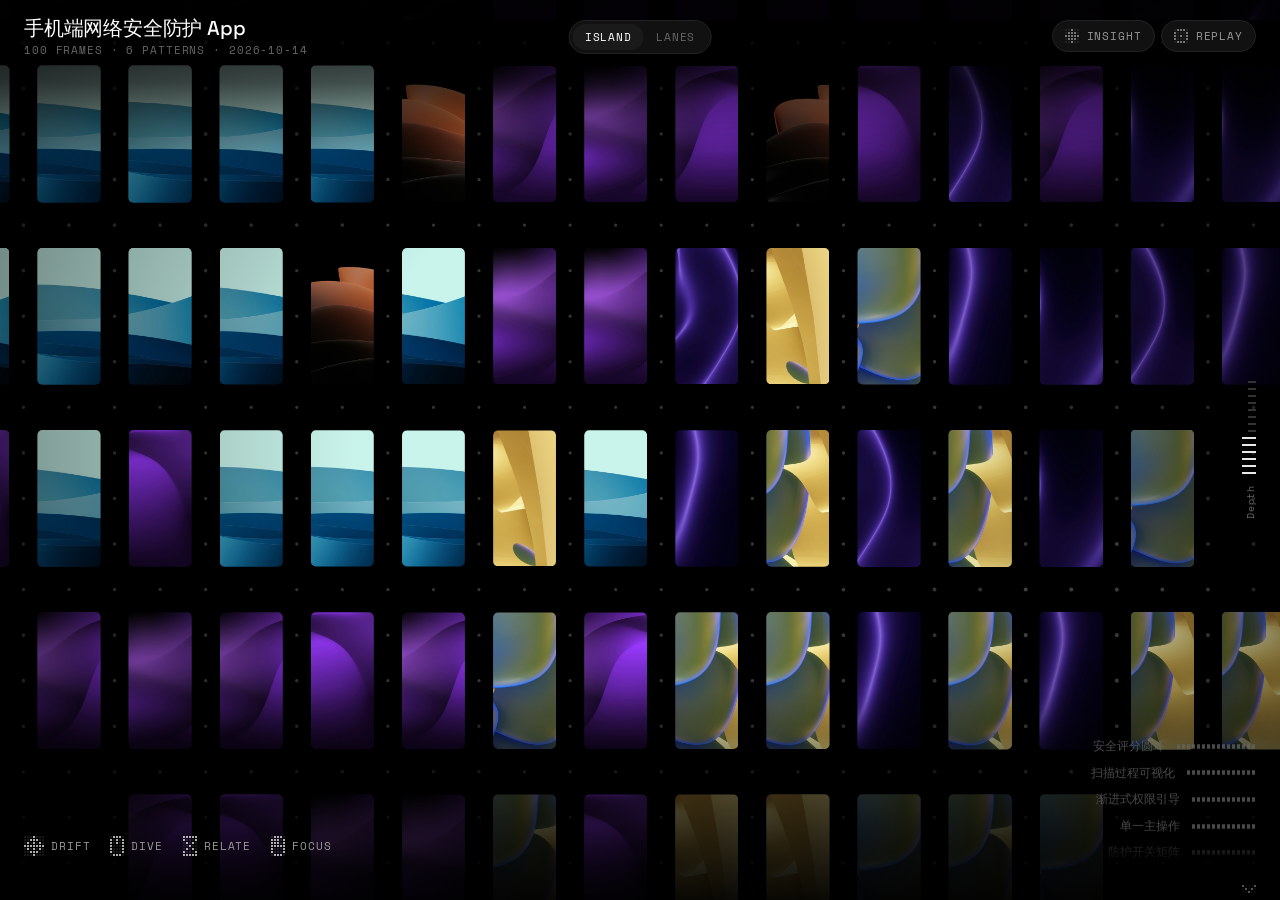
==== commit 6f466587: "Stop the hover lift on the focused frame Hovering the focused frame enlarged it another 4%, pushing " ====
--- a/mobbin-research/examples/research-web-demo/index.html
+++ b/mobbin-research/examples/research-web-demo/index.html
@@ -8,7 +8,7 @@
 <link rel="preconnect" href="https://fonts.googleapis.com">
 <link rel="preconnect" href="https://fonts.gstatic.com" crossorigin>
 <link href="https://fonts.googleapis.com/css2?family=Doto:wght@400;700&family=Space+Grotesk:wght@400;500&family=Space+Mono:wght@400;700&display=swap" rel="stylesheet">
-<link rel="stylesheet" href="viewer/viewer.css?v=ee8aa376">
+<link rel="stylesheet" href="viewer/viewer.css?v=be791288">
 </head>
 <body>
 <canvas id="sea"></canvas>
@@ -42,19 +42,19 @@
 
 <!-- 调研数据由 scripts/build_web.py 生成；查看器各层按依赖顺序加载，见仓库根目录 ARCHITECTURE.md -->
 <script src="research.js?v=1b047668"></script>
-<script src="viewer/util.js?v=ee8aa376"></script>
-<script src="viewer/config.js?v=ee8aa376"></script>
-<script src="viewer/glyph.js?v=ee8aa376"></script>
-<script src="viewer/domain.js?v=ee8aa376"></script>
-<script src="viewer/layout.js?v=ee8aa376"></script>
-<script src="viewer/camera.js?v=ee8aa376"></script>
-<script src="viewer/stage.js?v=ee8aa376"></script>
-<script src="viewer/render.js?v=ee8aa376"></script>
-<script src="viewer/cards.js?v=ee8aa376"></script>
-<script src="viewer/interaction.js?v=ee8aa376"></script>
-<script src="viewer/ui.js?v=ee8aa376"></script>
-<script src="viewer/boot.js?v=ee8aa376"></script>
-<script src="viewer/live.js?v=ee8aa376"></script>
-<script src="viewer/main.js?v=ee8aa376"></script>
+<script src="viewer/util.js?v=be791288"></script>
+<script src="viewer/config.js?v=be791288"></script>
+<script src="viewer/glyph.js?v=be791288"></script>
+<script src="viewer/domain.js?v=be791288"></script>
+<script src="viewer/layout.js?v=be791288"></script>
+<script src="viewer/camera.js?v=be791288"></script>
+<script src="viewer/stage.js?v=be791288"></script>
+<script src="viewer/render.js?v=be791288"></script>
+<script src="viewer/cards.js?v=be791288"></script>
+<script src="viewer/interaction.js?v=be791288"></script>
+<script src="viewer/ui.js?v=be791288"></script>
+<script src="viewer/boot.js?v=be791288"></script>
+<script src="viewer/live.js?v=be791288"></script>
+<script src="viewer/main.js?v=be791288"></script>
 </body>
 </html>
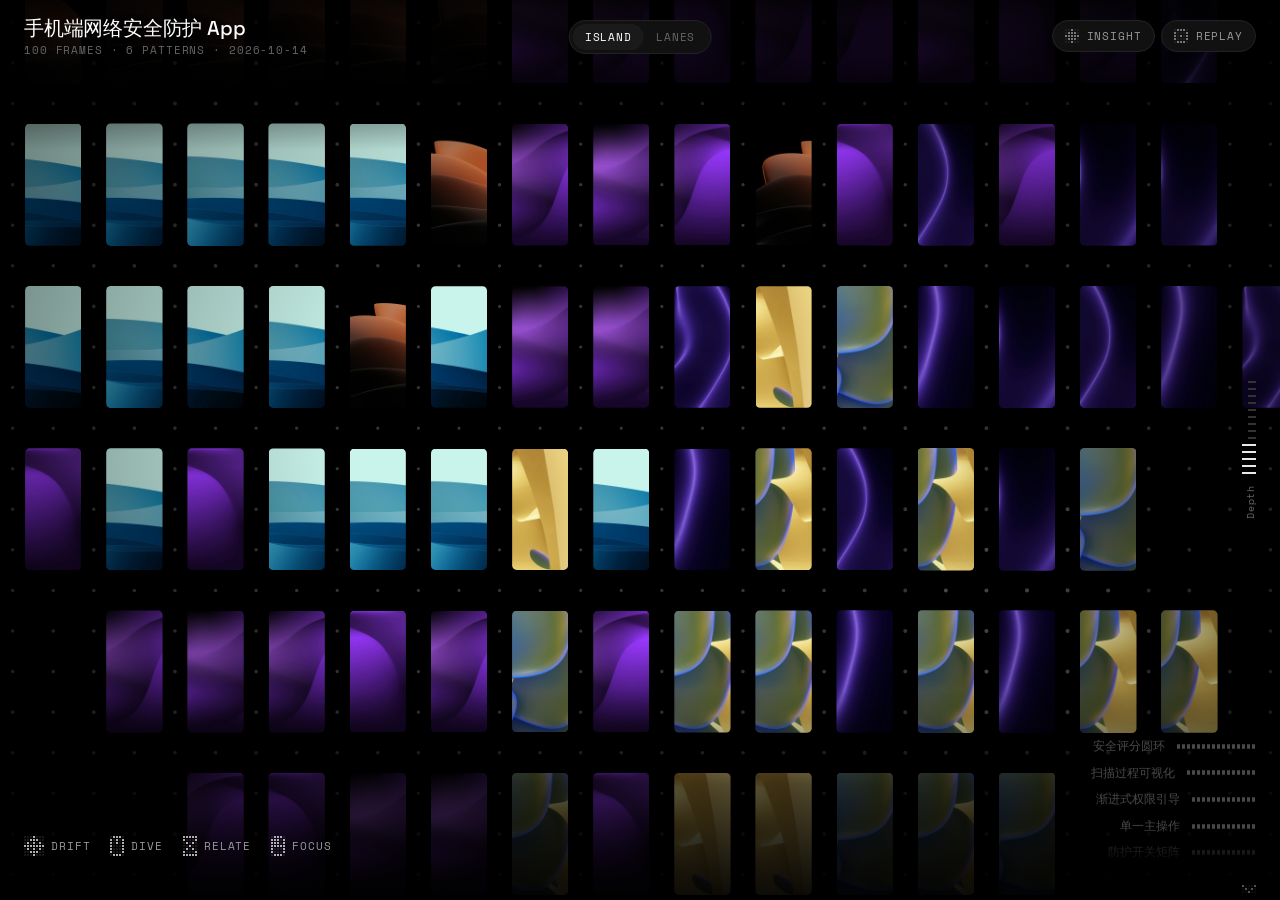
==== commit cfd8ca6a: "Give the cursor a state for what a click will do The cursor was a grab hand everywhere, so it never " ====
--- a/mobbin-research/examples/research-web-demo/index.html
+++ b/mobbin-research/examples/research-web-demo/index.html
@@ -8,7 +8,7 @@
 <link rel="preconnect" href="https://fonts.googleapis.com">
 <link rel="preconnect" href="https://fonts.gstatic.com" crossorigin>
 <link href="https://fonts.googleapis.com/css2?family=Doto:wght@400;700&family=Space+Grotesk:wght@400;500&family=Space+Mono:wght@400;700&display=swap" rel="stylesheet">
-<link rel="stylesheet" href="viewer/viewer.css?v=be791288">
+<link rel="stylesheet" href="viewer/viewer.css?v=f8910db6">
 </head>
 <body>
 <canvas id="sea"></canvas>
@@ -42,19 +42,19 @@
 
 <!-- 调研数据由 scripts/build_web.py 生成；查看器各层按依赖顺序加载，见仓库根目录 ARCHITECTURE.md -->
 <script src="research.js?v=1b047668"></script>
-<script src="viewer/util.js?v=be791288"></script>
-<script src="viewer/config.js?v=be791288"></script>
-<script src="viewer/glyph.js?v=be791288"></script>
-<script src="viewer/domain.js?v=be791288"></script>
-<script src="viewer/layout.js?v=be791288"></script>
-<script src="viewer/camera.js?v=be791288"></script>
-<script src="viewer/stage.js?v=be791288"></script>
-<script src="viewer/render.js?v=be791288"></script>
-<script src="viewer/cards.js?v=be791288"></script>
-<script src="viewer/interaction.js?v=be791288"></script>
-<script src="viewer/ui.js?v=be791288"></script>
-<script src="viewer/boot.js?v=be791288"></script>
-<script src="viewer/live.js?v=be791288"></script>
-<script src="viewer/main.js?v=be791288"></script>
+<script src="viewer/util.js?v=f8910db6"></script>
+<script src="viewer/config.js?v=f8910db6"></script>
+<script src="viewer/glyph.js?v=f8910db6"></script>
+<script src="viewer/domain.js?v=f8910db6"></script>
+<script src="viewer/layout.js?v=f8910db6"></script>
+<script src="viewer/camera.js?v=f8910db6"></script>
+<script src="viewer/stage.js?v=f8910db6"></script>
+<script src="viewer/render.js?v=f8910db6"></script>
+<script src="viewer/cards.js?v=f8910db6"></script>
+<script src="viewer/interaction.js?v=f8910db6"></script>
+<script src="viewer/ui.js?v=f8910db6"></script>
+<script src="viewer/boot.js?v=f8910db6"></script>
+<script src="viewer/live.js?v=f8910db6"></script>
+<script src="viewer/main.js?v=f8910db6"></script>
 </body>
 </html>
--- a/mobbin-research/examples/research-web-demo/viewer/viewer.css
+++ b/mobbin-research/examples/research-web-demo/viewer/viewer.css
@@ -19,7 +19,11 @@
 img { display: block; }
 
 #sea { position: fixed; inset: 0; width: 100%; height: 100%; cursor: grab; touch-action: none; }
+/* 光标说明"点下去会发生什么"：海面可拖、图可聚焦、聚焦中的图只是看、Shift 框选；由 interaction.js 写 data-cursor */
 #sea.panning { cursor: grabbing; }
+#sea[data-cursor="zoom"] { cursor: zoom-in; }
+#sea[data-cursor="look"] { cursor: default; }
+#sea[data-cursor="box"], #sea.boxing { cursor: crosshair; }
 
 .meta { font: 400 11px/1.5 var(--font-machine); letter-spacing: .08em; text-transform: uppercase; color: var(--text-secondary); }
 .dim { color: var(--text-disabled); }
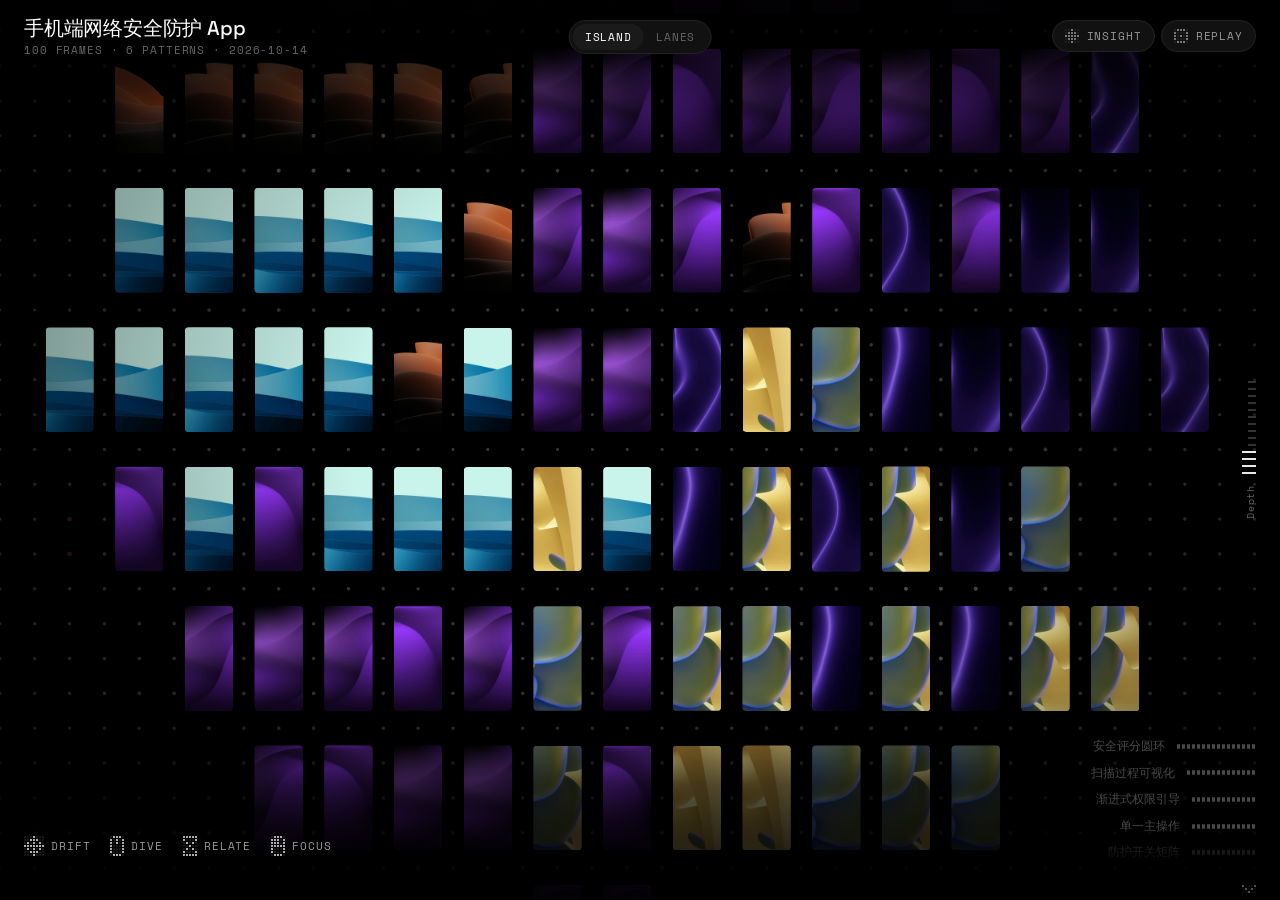
==== commit 54766b9e: "Use the plain arrow over frames instead of zoom-in At focus depth every frame is as large as the foc" ====
--- a/mobbin-research/examples/research-web-demo/index.html
+++ b/mobbin-research/examples/research-web-demo/index.html
@@ -8,7 +8,7 @@
 <link rel="preconnect" href="https://fonts.googleapis.com">
 <link rel="preconnect" href="https://fonts.gstatic.com" crossorigin>
 <link href="https://fonts.googleapis.com/css2?family=Doto:wght@400;700&family=Space+Grotesk:wght@400;500&family=Space+Mono:wght@400;700&display=swap" rel="stylesheet">
-<link rel="stylesheet" href="viewer/viewer.css?v=f8910db6">
+<link rel="stylesheet" href="viewer/viewer.css?v=4d191435">
 </head>
 <body>
 <canvas id="sea"></canvas>
@@ -42,19 +42,19 @@
 
 <!-- 调研数据由 scripts/build_web.py 生成；查看器各层按依赖顺序加载，见仓库根目录 ARCHITECTURE.md -->
 <script src="research.js?v=1b047668"></script>
-<script src="viewer/util.js?v=f8910db6"></script>
-<script src="viewer/config.js?v=f8910db6"></script>
-<script src="viewer/glyph.js?v=f8910db6"></script>
-<script src="viewer/domain.js?v=f8910db6"></script>
-<script src="viewer/layout.js?v=f8910db6"></script>
-<script src="viewer/camera.js?v=f8910db6"></script>
-<script src="viewer/stage.js?v=f8910db6"></script>
-<script src="viewer/render.js?v=f8910db6"></script>
-<script src="viewer/cards.js?v=f8910db6"></script>
-<script src="viewer/interaction.js?v=f8910db6"></script>
-<script src="viewer/ui.js?v=f8910db6"></script>
-<script src="viewer/boot.js?v=f8910db6"></script>
-<script src="viewer/live.js?v=f8910db6"></script>
-<script src="viewer/main.js?v=f8910db6"></script>
+<script src="viewer/util.js?v=4d191435"></script>
+<script src="viewer/config.js?v=4d191435"></script>
+<script src="viewer/glyph.js?v=4d191435"></script>
+<script src="viewer/domain.js?v=4d191435"></script>
+<script src="viewer/layout.js?v=4d191435"></script>
+<script src="viewer/camera.js?v=4d191435"></script>
+<script src="viewer/stage.js?v=4d191435"></script>
+<script src="viewer/render.js?v=4d191435"></script>
+<script src="viewer/cards.js?v=4d191435"></script>
+<script src="viewer/interaction.js?v=4d191435"></script>
+<script src="viewer/ui.js?v=4d191435"></script>
+<script src="viewer/boot.js?v=4d191435"></script>
+<script src="viewer/live.js?v=4d191435"></script>
+<script src="viewer/main.js?v=4d191435"></script>
 </body>
 </html>
--- a/mobbin-research/examples/research-web-demo/viewer/viewer.css
+++ b/mobbin-research/examples/research-web-demo/viewer/viewer.css
@@ -19,9 +19,8 @@
 img { display: block; }
 
 #sea { position: fixed; inset: 0; width: 100%; height: 100%; cursor: grab; touch-action: none; }
-/* 光标说明"点下去会发生什么"：海面可拖、图可聚焦、聚焦中的图只是看、Shift 框选；由 interaction.js 写 data-cursor */
+/* 光标：空白海面可拖（抓手），图和线索光点上是普通箭头，Shift 框选是十字；由 interaction.js 写 data-cursor */
 #sea.panning { cursor: grabbing; }
-#sea[data-cursor="zoom"] { cursor: zoom-in; }
 #sea[data-cursor="look"] { cursor: default; }
 #sea[data-cursor="box"], #sea.boxing { cursor: crosshair; }
 
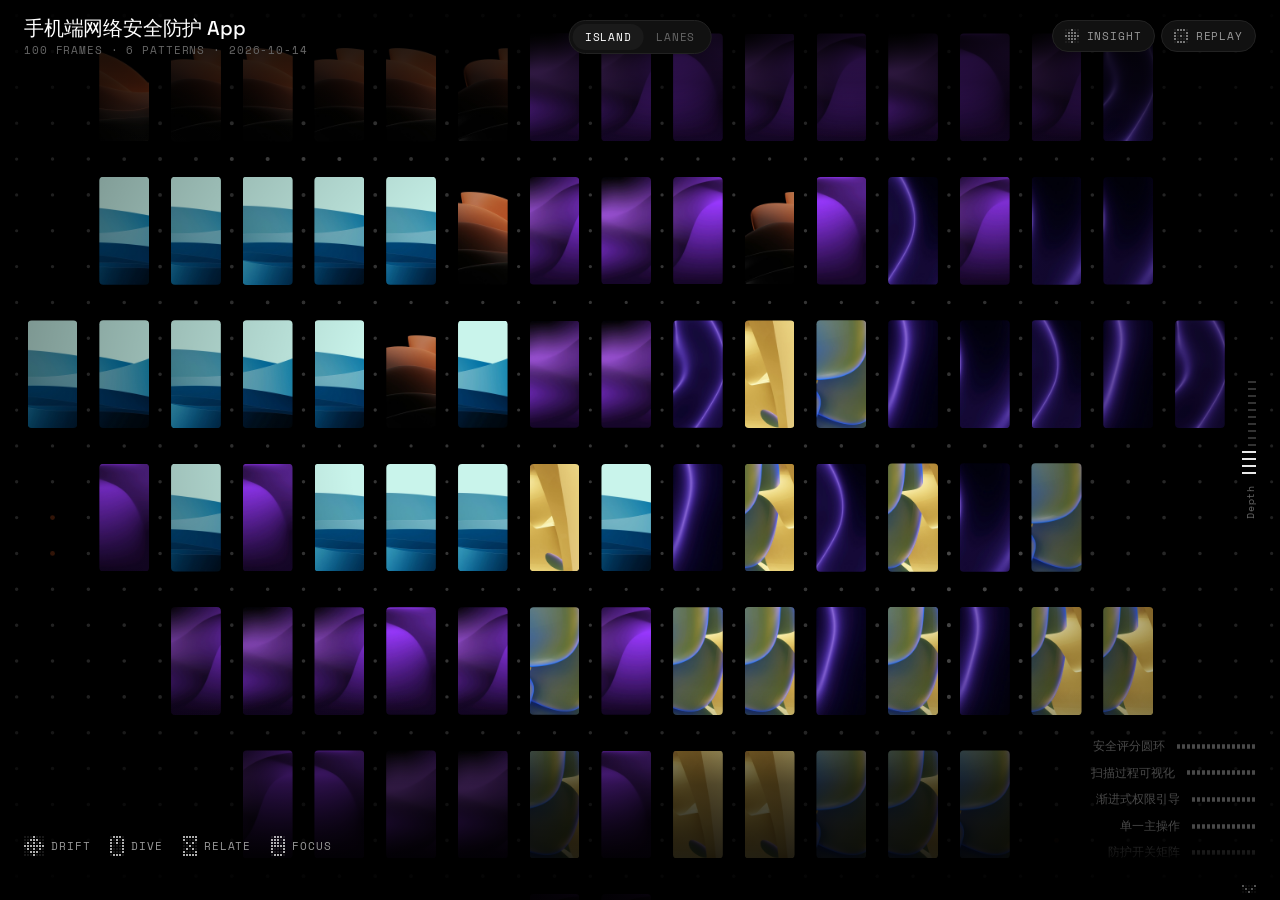
==== commit d500246e: "Skip the highlight when none of its frames are on screen While a filter is active, hovering another " ====
--- a/mobbin-research/examples/research-web-demo/index.html
+++ b/mobbin-research/examples/research-web-demo/index.html
@@ -8,7 +8,7 @@
 <link rel="preconnect" href="https://fonts.googleapis.com">
 <link rel="preconnect" href="https://fonts.gstatic.com" crossorigin>
 <link href="https://fonts.googleapis.com/css2?family=Doto:wght@400;700&family=Space+Grotesk:wght@400;500&family=Space+Mono:wght@400;700&display=swap" rel="stylesheet">
-<link rel="stylesheet" href="viewer/viewer.css?v=4d191435">
+<link rel="stylesheet" href="viewer/viewer.css?v=5a4a6965">
 </head>
 <body>
 <canvas id="sea"></canvas>
@@ -42,19 +42,19 @@
 
 <!-- 调研数据由 scripts/build_web.py 生成；查看器各层按依赖顺序加载，见仓库根目录 ARCHITECTURE.md -->
 <script src="research.js?v=1b047668"></script>
-<script src="viewer/util.js?v=4d191435"></script>
-<script src="viewer/config.js?v=4d191435"></script>
-<script src="viewer/glyph.js?v=4d191435"></script>
-<script src="viewer/domain.js?v=4d191435"></script>
-<script src="viewer/layout.js?v=4d191435"></script>
-<script src="viewer/camera.js?v=4d191435"></script>
-<script src="viewer/stage.js?v=4d191435"></script>
-<script src="viewer/render.js?v=4d191435"></script>
-<script src="viewer/cards.js?v=4d191435"></script>
-<script src="viewer/interaction.js?v=4d191435"></script>
-<script src="viewer/ui.js?v=4d191435"></script>
-<script src="viewer/boot.js?v=4d191435"></script>
-<script src="viewer/live.js?v=4d191435"></script>
-<script src="viewer/main.js?v=4d191435"></script>
+<script src="viewer/util.js?v=5a4a6965"></script>
+<script src="viewer/config.js?v=5a4a6965"></script>
+<script src="viewer/glyph.js?v=5a4a6965"></script>
+<script src="viewer/domain.js?v=5a4a6965"></script>
+<script src="viewer/layout.js?v=5a4a6965"></script>
+<script src="viewer/camera.js?v=5a4a6965"></script>
+<script src="viewer/stage.js?v=5a4a6965"></script>
+<script src="viewer/render.js?v=5a4a6965"></script>
+<script src="viewer/cards.js?v=5a4a6965"></script>
+<script src="viewer/interaction.js?v=5a4a6965"></script>
+<script src="viewer/ui.js?v=5a4a6965"></script>
+<script src="viewer/boot.js?v=5a4a6965"></script>
+<script src="viewer/live.js?v=5a4a6965"></script>
+<script src="viewer/main.js?v=5a4a6965"></script>
 </body>
 </html>
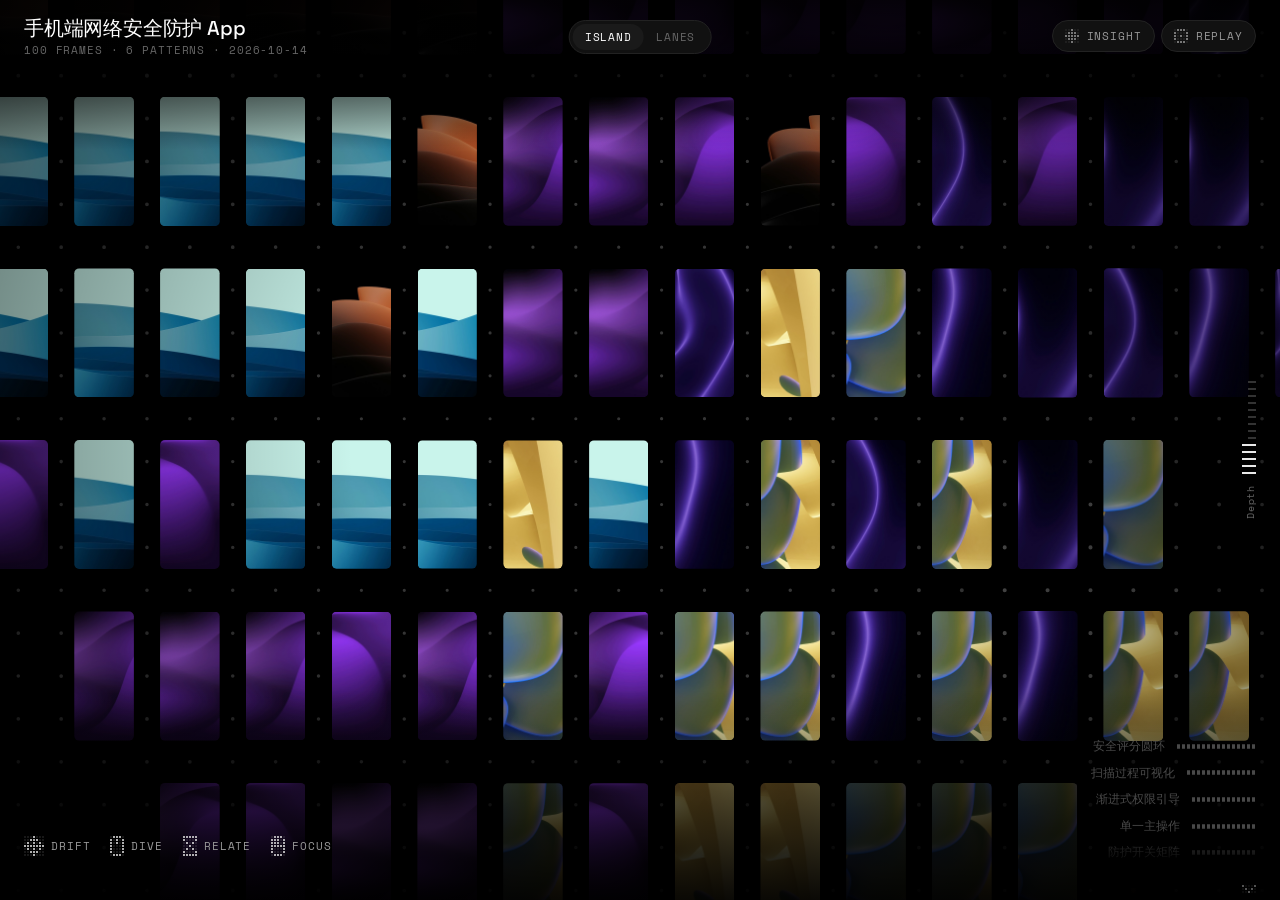
==== commit 8956a783: "Turn off hover highlighting while a filter is active Replaces the previous overlap check: once the s" ====
--- a/mobbin-research/examples/research-web-demo/index.html
+++ b/mobbin-research/examples/research-web-demo/index.html
@@ -8,7 +8,7 @@
 <link rel="preconnect" href="https://fonts.googleapis.com">
 <link rel="preconnect" href="https://fonts.gstatic.com" crossorigin>
 <link href="https://fonts.googleapis.com/css2?family=Doto:wght@400;700&family=Space+Grotesk:wght@400;500&family=Space+Mono:wght@400;700&display=swap" rel="stylesheet">
-<link rel="stylesheet" href="viewer/viewer.css?v=5a4a6965">
+<link rel="stylesheet" href="viewer/viewer.css?v=9752a26c">
 </head>
 <body>
 <canvas id="sea"></canvas>
@@ -42,19 +42,19 @@
 
 <!-- 调研数据由 scripts/build_web.py 生成；查看器各层按依赖顺序加载，见仓库根目录 ARCHITECTURE.md -->
 <script src="research.js?v=1b047668"></script>
-<script src="viewer/util.js?v=5a4a6965"></script>
-<script src="viewer/config.js?v=5a4a6965"></script>
-<script src="viewer/glyph.js?v=5a4a6965"></script>
-<script src="viewer/domain.js?v=5a4a6965"></script>
-<script src="viewer/layout.js?v=5a4a6965"></script>
-<script src="viewer/camera.js?v=5a4a6965"></script>
-<script src="viewer/stage.js?v=5a4a6965"></script>
-<script src="viewer/render.js?v=5a4a6965"></script>
-<script src="viewer/cards.js?v=5a4a6965"></script>
-<script src="viewer/interaction.js?v=5a4a6965"></script>
-<script src="viewer/ui.js?v=5a4a6965"></script>
-<script src="viewer/boot.js?v=5a4a6965"></script>
-<script src="viewer/live.js?v=5a4a6965"></script>
-<script src="viewer/main.js?v=5a4a6965"></script>
+<script src="viewer/util.js?v=9752a26c"></script>
+<script src="viewer/config.js?v=9752a26c"></script>
+<script src="viewer/glyph.js?v=9752a26c"></script>
+<script src="viewer/domain.js?v=9752a26c"></script>
+<script src="viewer/layout.js?v=9752a26c"></script>
+<script src="viewer/camera.js?v=9752a26c"></script>
+<script src="viewer/stage.js?v=9752a26c"></script>
+<script src="viewer/render.js?v=9752a26c"></script>
+<script src="viewer/cards.js?v=9752a26c"></script>
+<script src="viewer/interaction.js?v=9752a26c"></script>
+<script src="viewer/ui.js?v=9752a26c"></script>
+<script src="viewer/boot.js?v=9752a26c"></script>
+<script src="viewer/live.js?v=9752a26c"></script>
+<script src="viewer/main.js?v=9752a26c"></script>
 </body>
 </html>
